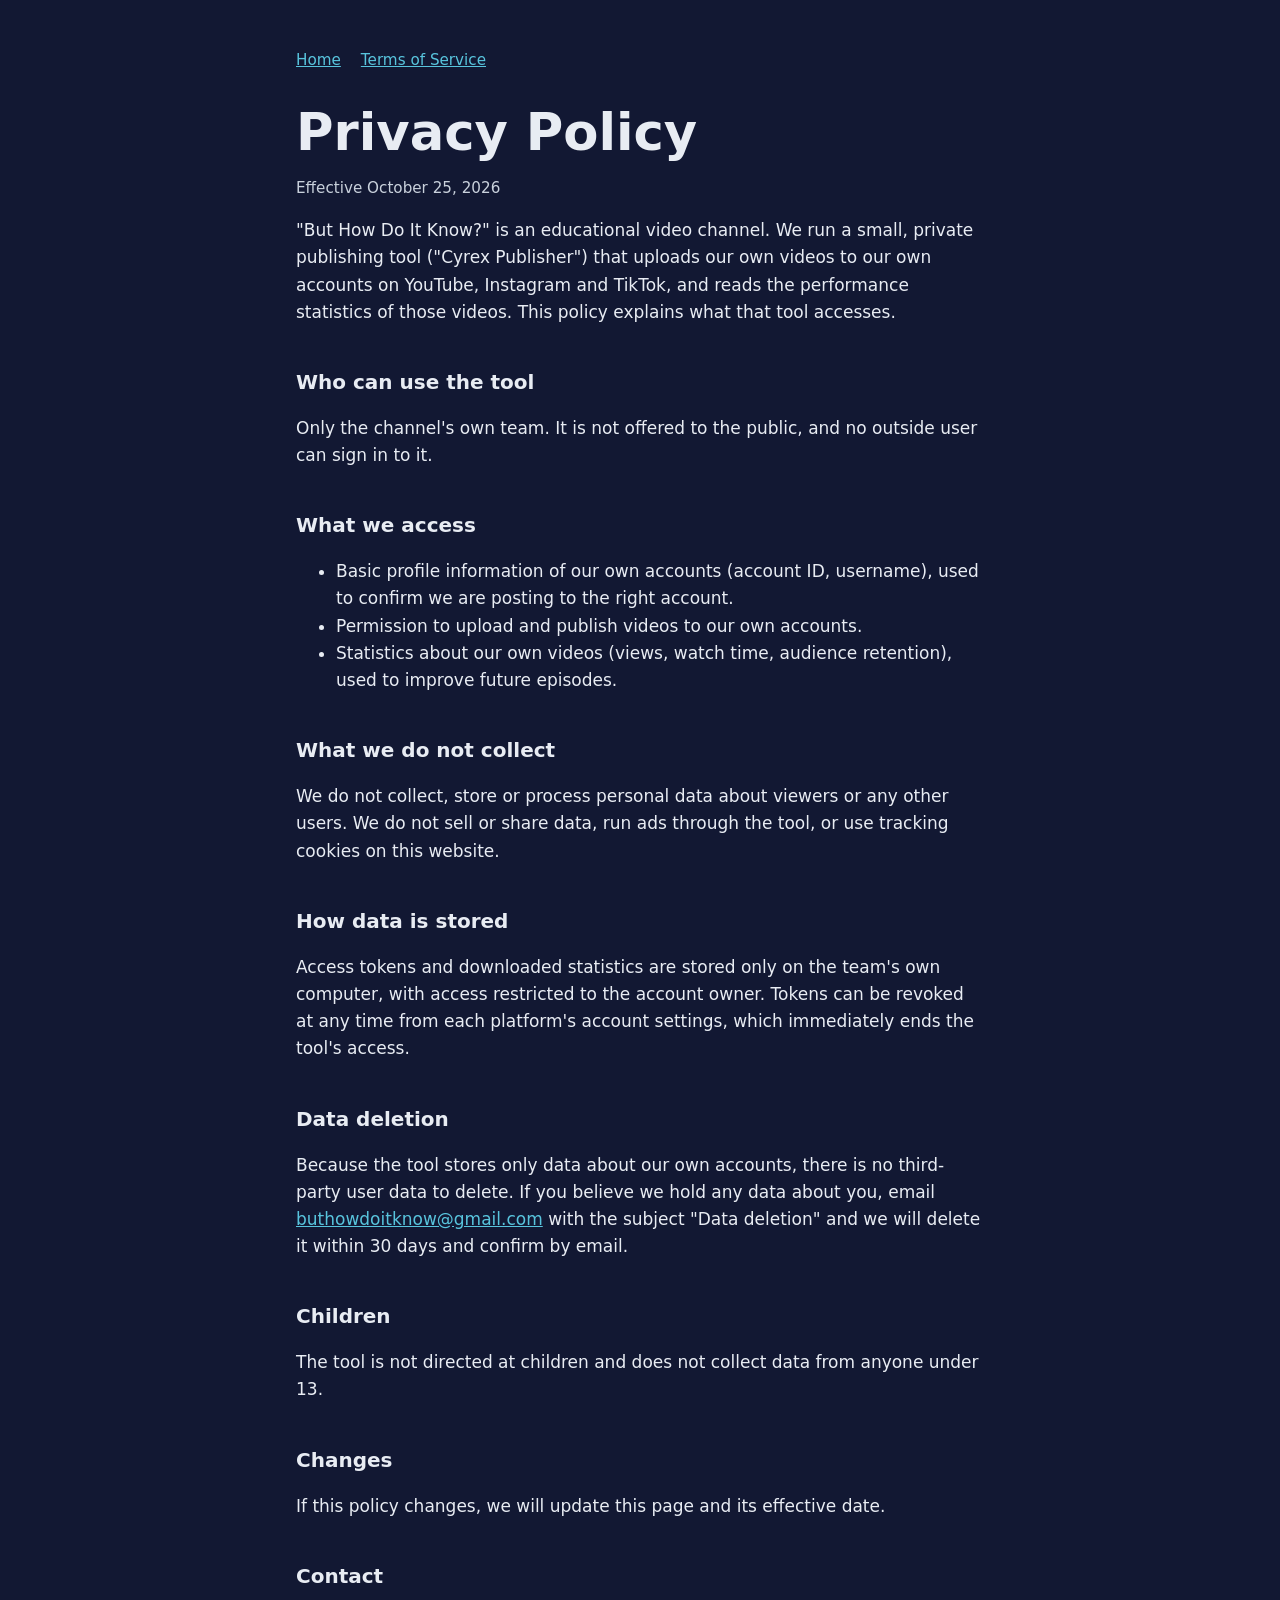
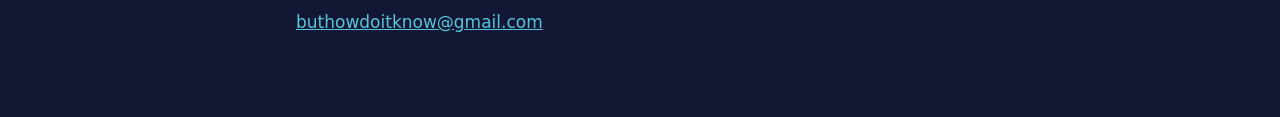
==== privacy.html @ 943cec6b "Brand site: home, privacy policy, terms of service Co-Authored-By: Claude Opus 5.5 <noreply@anthropi" ====
<!doctype html>
<html lang="en">
<head>
<meta charset="utf-8">
<meta name="viewport" content="width=device-width, initial-scale=1">
<title>Privacy Policy · But How Do It Know?</title>
<link rel="stylesheet" href="style.css">
</head>
<body>
<main>
  <nav><a href="index.html">Home</a><a href="terms.html">Terms of Service</a></nav>
  <h1>Privacy Policy</h1>
  <p class="muted">Effective October 25, 2026</p>

  <p>"But How Do It Know?" is an educational video channel. We run a small, private publishing tool
  ("Cyrex Publisher") that uploads our own videos to our own accounts on YouTube, Instagram and TikTok, and reads
  the performance statistics of those videos. This policy explains what that tool accesses.</p>

  <h2>Who can use the tool</h2>
  <p>Only the channel's own team. It is not offered to the public, and no outside user can sign in to it.</p>

  <h2>What we access</h2>
  <ul>
    <li>Basic profile information of our own accounts (account ID, username), used to confirm we are posting to the right account.</li>
    <li>Permission to upload and publish videos to our own accounts.</li>
    <li>Statistics about our own videos (views, watch time, audience retention), used to improve future episodes.</li>
  </ul>

  <h2>What we do not collect</h2>
  <p>We do not collect, store or process personal data about viewers or any other users. We do not sell or share
  data, run ads through the tool, or use tracking cookies on this website.</p>

  <h2>How data is stored</h2>
  <p>Access tokens and downloaded statistics are stored only on the team's own computer, with access restricted to
  the account owner. Tokens can be revoked at any time from each platform's account settings, which immediately
  ends the tool's access.</p>

  <h2 id="data-deletion">Data deletion</h2>
  <p>Because the tool stores only data about our own accounts, there is no third-party user data to delete. If you
  believe we hold any data about you, email
  <a href="mailto:buthowdoitknow@gmail.com">buthowdoitknow@gmail.com</a> with the subject "Data deletion" and we
  will delete it within 30 days and confirm by email.</p>

  <h2>Children</h2>
  <p>The tool is not directed at children and does not collect data from anyone under 13.</p>

  <h2>Changes</h2>
  <p>If this policy changes, we will update this page and its effective date.</p>

  <h2>Contact</h2>
  <p><a href="mailto:buthowdoitknow@gmail.com">buthowdoitknow@gmail.com</a></p>
</main>
</body>
</html>
---- style.css ----
:root {
  --bg: #121833;
  --panel: #1B2030;
  --text: #E8ECF3;
  --muted: #C9D1DC;
  --gold: #FFD34E;
  --link: #58C4DD;
}
* { box-sizing: border-box; }
body {
  margin: 0;
  background: var(--bg);
  color: var(--text);
  font: 17px/1.6 system-ui, -apple-system, "Segoe UI", "DejaVu Sans", sans-serif;
}
main { max-width: 720px; margin: 0 auto; padding: 48px 16px 64px; }
a { color: var(--link); }
h1 { font-size: clamp(2rem, 7vw, 3.2rem); line-height: 1.1; margin: 0 0 8px; }
h1 .gold, .gold { color: var(--gold); }
h2 { margin-top: 2em; font-size: 1.25rem; }
.tagline { color: var(--muted); font-size: 1.15rem; margin: 0 0 32px; }
.card { background: var(--panel); border-radius: 12px; padding: 20px 24px; margin: 24px 0; }
.links { list-style: none; padding: 0; display: flex; flex-wrap: wrap; gap: 12px 24px; }
.muted { color: var(--muted); font-size: 0.95rem; }
nav { display: flex; gap: 20px; margin-bottom: 32px; font-size: 0.95rem; }
footer { margin-top: 48px; color: var(--muted); font-size: 0.9rem; }
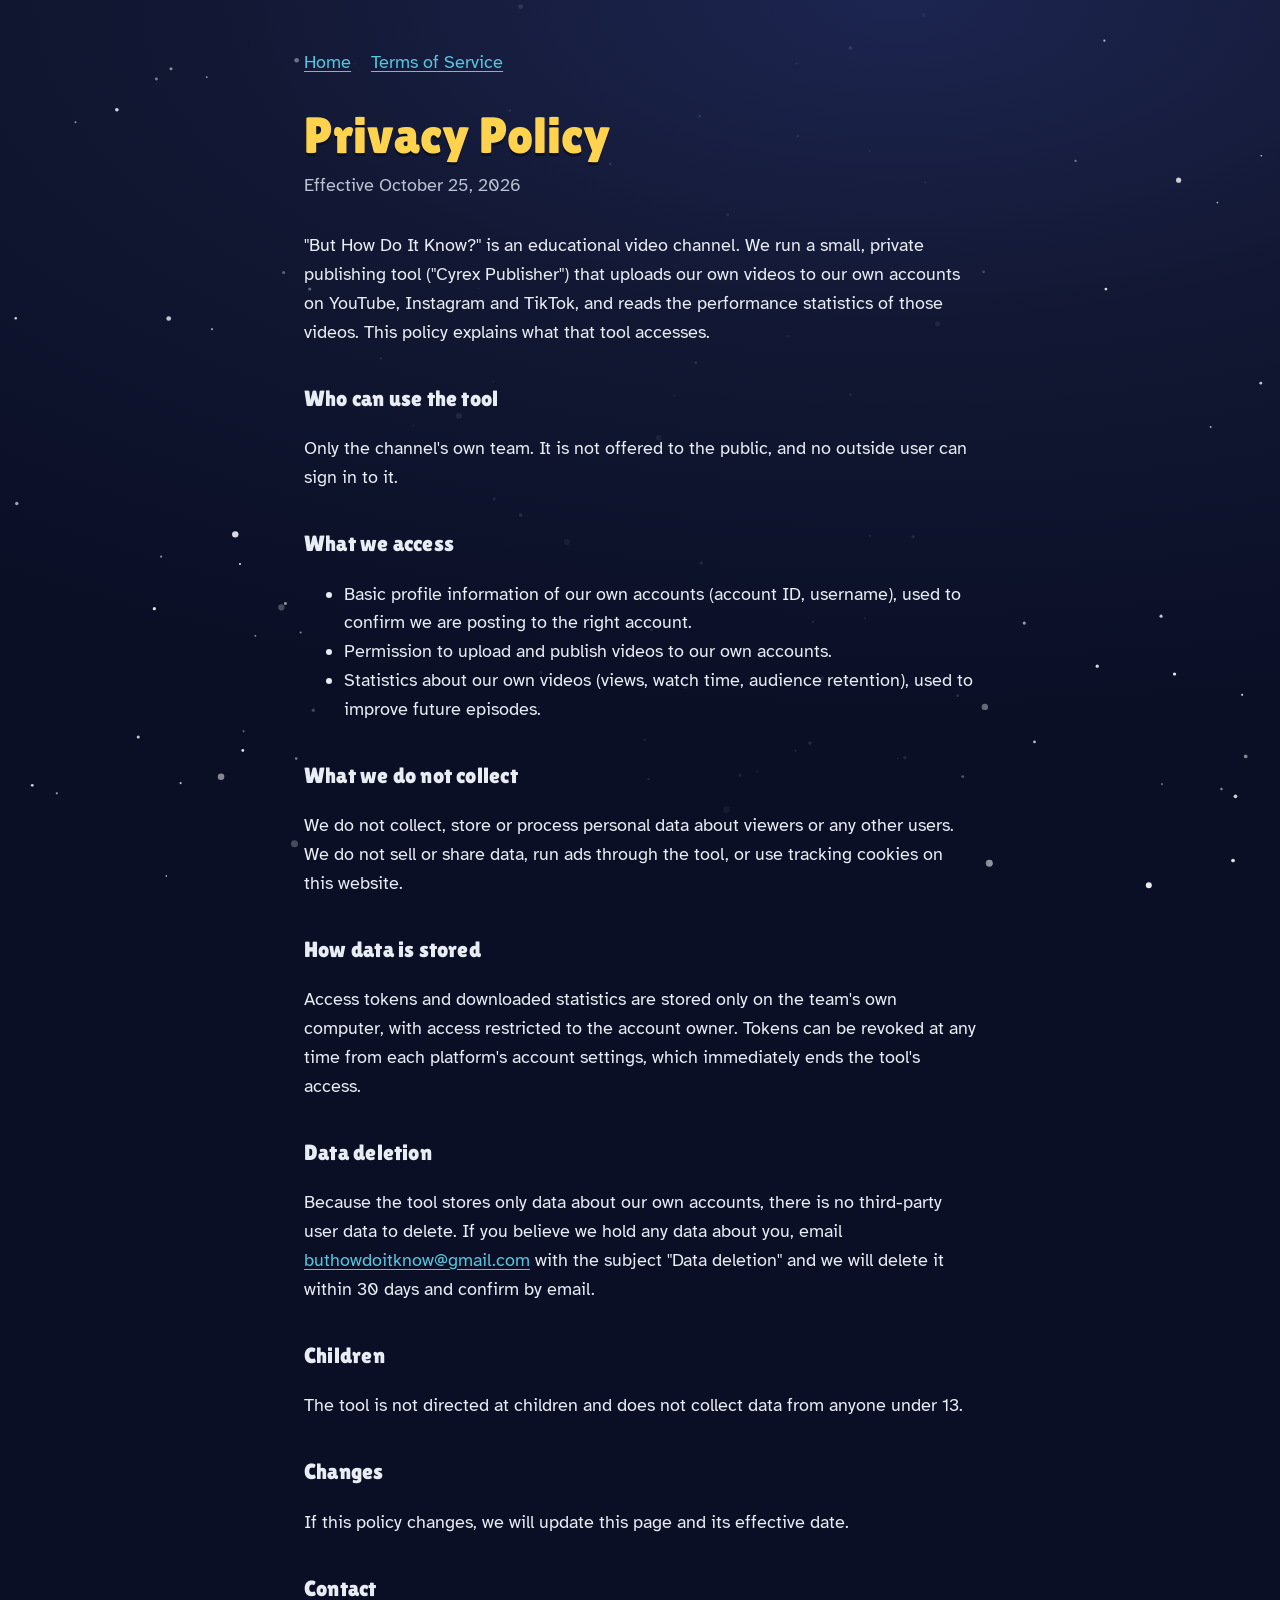
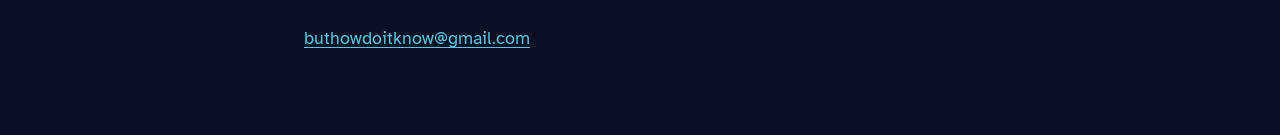
==== commit 00616c26: "Redesign: night sky, moon, floating science art, Lilita One wordmark Co-Authored-By: Claude Opus 5.5" ====
--- a/privacy.html
+++ b/privacy.html
@@ -4,13 +4,18 @@
 <meta charset="utf-8">
 <meta name="viewport" content="width=device-width, initial-scale=1">
 <title>Privacy Policy · But How Do It Know?</title>
+<meta name="theme-color" content="#121833">
+<link rel="preconnect" href="https://fonts.googleapis.com">
+<link rel="preconnect" href="https://fonts.gstatic.com" crossorigin>
+<link rel="stylesheet" href="https://fonts.googleapis.com/css2?family=Atkinson+Hyperlegible:wght@400;700&family=Lilita+One&display=swap">
 <link rel="stylesheet" href="style.css">
 </head>
-<body>
+<body class="doc">
+<div class="sky" aria-hidden="true"><svg class="stars" id="stars"></svg></div>
 <main>
   <nav><a href="index.html">Home</a><a href="terms.html">Terms of Service</a></nav>
   <h1>Privacy Policy</h1>
-  <p class="muted">Effective October 25, 2026</p>
+  <p class="updated">Effective October 25, 2026</p>
 
   <p>"But How Do It Know?" is an educational video channel. We run a small, private publishing tool
   ("Cyrex Publisher") that uploads our own videos to our own accounts on YouTube, Instagram and TikTok, and reads
@@ -50,5 +55,6 @@
   <h2>Contact</h2>
   <p><a href="mailto:buthowdoitknow@gmail.com">buthowdoitknow@gmail.com</a></p>
 </main>
+<script src="stars.js"></script>
 </body>
 </html>
--- a/style.css
+++ b/style.css
@@ -1,26 +1,198 @@
+/* But How Do It Know? — night sky, gold wordmark, floating science line-art.
+   Palette is the reel palette (cyrex rig): night navy, gold catchphrase, signal cyan, mint. */
 :root {
-  --bg: #121833;
-  --panel: #1B2030;
-  --text: #E8ECF3;
-  --muted: #C9D1DC;
+  --night: #121833;
+  --night-deep: #0A0F26;
+  --ink: #0B1024;        /* outline colour for the art and the wordmark's drop */
+  --moonlight: #E8ECF3;
+  --muted: #B9C3D3;
   --gold: #FFD34E;
-  --link: #58C4DD;
+  --moon: #FFE9A8;
+  --cyan: #58C4DD;
+  --mint: #7CFFB2;
+  --measure: 34rem;
+  --display: "Lilita One", "Arial Rounded MT Bold", system-ui, sans-serif;
+  --body: "Atkinson Hyperlegible", system-ui, -apple-system, "Segoe UI", sans-serif;
 }
+
 * { box-sizing: border-box; }
+
+html { background: var(--night-deep); }
+
 body {
   margin: 0;
-  background: var(--bg);
-  color: var(--text);
-  font: 17px/1.6 system-ui, -apple-system, "Segoe UI", "DejaVu Sans", sans-serif;
+  min-height: 100vh;
+  background: radial-gradient(120% 80% at 70% 0%, #1C2550 0%, var(--night) 45%, var(--night-deep) 100%) fixed;
+  color: var(--moonlight);
+  font: 1.125rem/1.6 var(--body);
+  overflow-x: hidden;
 }
-main { max-width: 720px; margin: 0 auto; padding: 48px 16px 64px; }
-a { color: var(--link); }
-h1 { font-size: clamp(2rem, 7vw, 3.2rem); line-height: 1.1; margin: 0 0 8px; }
-h1 .gold, .gold { color: var(--gold); }
-h2 { margin-top: 2em; font-size: 1.25rem; }
-.tagline { color: var(--muted); font-size: 1.15rem; margin: 0 0 32px; }
-.card { background: var(--panel); border-radius: 12px; padding: 20px 24px; margin: 24px 0; }
-.links { list-style: none; padding: 0; display: flex; flex-wrap: wrap; gap: 12px 24px; }
-.muted { color: var(--muted); font-size: 0.95rem; }
-nav { display: flex; gap: 20px; margin-bottom: 32px; font-size: 0.95rem; }
-footer { margin-top: 48px; color: var(--muted); font-size: 0.9rem; }
+
+a { color: var(--cyan); text-underline-offset: 0.18em; }
+a:hover { color: var(--moonlight); }
+:focus-visible { outline: 3px solid var(--gold); outline-offset: 3px; border-radius: 4px; }
+
+/* ---------- sky layer (fixed behind everything) ---------- */
+.sky {
+  position: fixed;
+  inset: 0;
+  z-index: 0;
+  pointer-events: none;
+  overflow: hidden;
+}
+.stars { position: absolute; inset: 0; width: 100%; height: 100%; }
+/* thin the stars behind the text column so no dot lands inside a word */
+.stars {
+  --clear: linear-gradient(90deg, #000 0, #000 calc(50% - 25rem), rgba(0, 0, 0, .12) calc(50% - 18rem),
+           rgba(0, 0, 0, .12) calc(50% + 18rem), #000 calc(50% + 25rem));
+  -webkit-mask-image: var(--clear);
+  mask-image: var(--clear);
+}
+.stars circle { fill: #fff; }
+.stars .tw { animation: twinkle var(--t, 4s) ease-in-out var(--d, 0s) infinite; }
+@keyframes twinkle { 0%, 100% { opacity: var(--o, 0.8); } 50% { opacity: 0.15; } }
+
+.moon {
+  position: absolute;
+  top: 5vh;
+  left: calc(50% + 11rem);
+  width: clamp(7rem, 12vw, 10rem);
+  filter: drop-shadow(0 0 2.5rem rgba(255, 233, 168, 0.35));
+}
+
+/* floating science objects, kept in the side rails */
+.float {
+  position: absolute;
+  width: var(--w, 6.5rem);
+  top: var(--y);
+  opacity: 0;
+  animation:
+    arrive 1.6s cubic-bezier(.2, .7, .2, 1) var(--in, 0s) forwards,
+    bob var(--dur, 9s) ease-in-out var(--in, 0s) infinite;
+}
+.rail { position: absolute; top: 0; bottom: 0; width: max(3.5rem, calc(50% - 21rem)); }
+.rail-left { left: 0; }
+.rail-right { right: 0; }
+/* --x runs 0..1 across the rail, so an object never pokes into the text column */
+.rail-left .float { left: calc(var(--x) * (100% - var(--w))); }
+.rail-right .float { right: calc(var(--x) * (100% - var(--w))); }
+.float svg { display: block; width: 100%; height: auto; overflow: visible; }
+
+@keyframes arrive { from { opacity: 0; } to { opacity: var(--op, 0.92); } }
+@keyframes bob {
+  0%, 100% { transform: translate(0, 0) rotate(calc(var(--rot, 6deg) * -1)); }
+  50%      { transform: translate(var(--dx, 6px), var(--dy, -18px)) rotate(var(--rot, 6deg)); }
+}
+.spin { transform-box: fill-box; transform-origin: center; animation: spin 14s linear infinite; }
+@keyframes spin { to { transform: rotate(360deg); } }
+.orbit { transform-box: view-box; transform-origin: 50px 50px; animation: spin 10s linear infinite; }
+
+/* ---------- content ---------- */
+main {
+  position: relative;
+  z-index: 1;
+  max-width: calc(var(--measure) + 2rem);
+  margin: 0 auto;
+  padding: 26vh 1rem 4rem;
+}
+
+.wordmark {
+  font-family: var(--display);
+  font-weight: 400;
+  font-size: clamp(3.4rem, 11vw, 6.2rem);
+  line-height: 0.95;
+  letter-spacing: 0.005em;
+  color: var(--gold);
+  text-shadow: 0 0.06em 0 var(--ink), 0 0.14em 0.3em rgba(0, 0, 0, 0.45);
+  margin: 0 0 1.5rem;
+}
+
+.lede { font-size: 1.3rem; line-height: 1.45; margin: 0 0 1rem; }
+.joke { color: var(--muted); margin: 0 0 3.5rem; }
+
+h2 {
+  font-family: var(--display);
+  font-weight: 400;
+  font-size: 1.75rem;
+  letter-spacing: 0.01em;
+  color: var(--moonlight);
+  margin: 0 0 1rem;
+}
+
+.episodes { list-style: none; counter-reset: ep; padding: 0; margin: 0 0 3.5rem; }
+.episodes li {
+  counter-increment: ep;
+  display: grid;
+  grid-template-columns: 2.5rem 1fr;
+  column-gap: 0.75rem;
+  padding: 0.9rem 0;
+  border-top: 1px solid rgba(185, 195, 211, 0.18);
+}
+.episodes li:last-child { border-bottom: 1px solid rgba(185, 195, 211, 0.18); }
+.episodes li::before {
+  content: counter(ep);
+  grid-row: span 2;
+  font-family: var(--display);
+  font-size: 2rem;
+  line-height: 1;
+  color: var(--cyan);
+}
+.episodes strong { font-weight: 700; }
+.episodes span { color: var(--muted); }
+
+.follow { display: flex; flex-wrap: wrap; gap: 0.75rem; padding: 0; margin: 0 0 4rem; list-style: none; }
+.follow a {
+  display: inline-block;
+  padding: 0.6rem 1.2rem;
+  border: 2px solid var(--gold);
+  border-radius: 999px;
+  color: var(--gold);
+  font-weight: 700;
+  text-decoration: none;
+  background: rgba(10, 15, 38, 0.55);
+  transition: background-color 0.15s, color 0.15s;
+}
+.follow a:hover { background: var(--gold); color: var(--ink); }
+
+footer { color: var(--muted); font-size: 0.95rem; }
+footer p { margin: 0.3rem 0; }
+footer .legal a { margin-right: 1.25rem; }
+
+/* ---------- policy pages ---------- */
+.doc main { padding-top: 3rem; max-width: 44rem; }
+.doc nav { margin-bottom: 2rem; }
+.doc nav a { margin-right: 1.25rem; }
+.doc h1 {
+  font-family: var(--display);
+  font-weight: 400;
+  font-size: clamp(2.4rem, 7vw, 3.2rem);
+  line-height: 1.05;
+  color: var(--gold);
+  text-shadow: 0 0.06em 0 var(--ink);
+  margin: 0 0 0.5rem;
+}
+.doc h2 { font-size: 1.35rem; margin: 2.2rem 0 0.5rem; }
+.doc .updated { color: var(--muted); margin: 0 0 2rem; }
+
+/* ---------- small screens: fewer, smaller, fainter objects at the very edges ---------- */
+@media (max-width: 1100px) {
+  .float { --w: 4.6rem; --op: 0.55; }
+}
+@media (max-width: 720px) {
+  /* the sky scrolls with the page here, and the art stays in the band above the wordmark */
+  body { position: relative; }
+  .sky { position: absolute; }
+  .stars { -webkit-mask-image: none; mask-image: none; opacity: .6; }
+  main { padding-top: 13.5rem; }
+  .moon { left: auto; right: -1.5rem; top: 1rem; width: 7rem; }
+  .float { display: none; --op: 0.9; }
+  /* plain widths: the inline --w on each object is for the desktop rails */
+  .rail-left .float.m1 { display: block; left: 1rem; top: 1.5rem; width: 5.5rem; }
+  .rail-left .float.m2 { display: block; left: 7rem; top: 6rem; width: 3.6rem; }
+  .rail-right .float.m3 { display: block; right: 7.5rem; top: 1.5rem; width: 4.2rem; }
+}
+
+@media (prefers-reduced-motion: reduce) {
+  .float { animation: arrive 0.01s forwards; }
+  .stars .tw, .spin, .orbit { animation: none; }
+}
